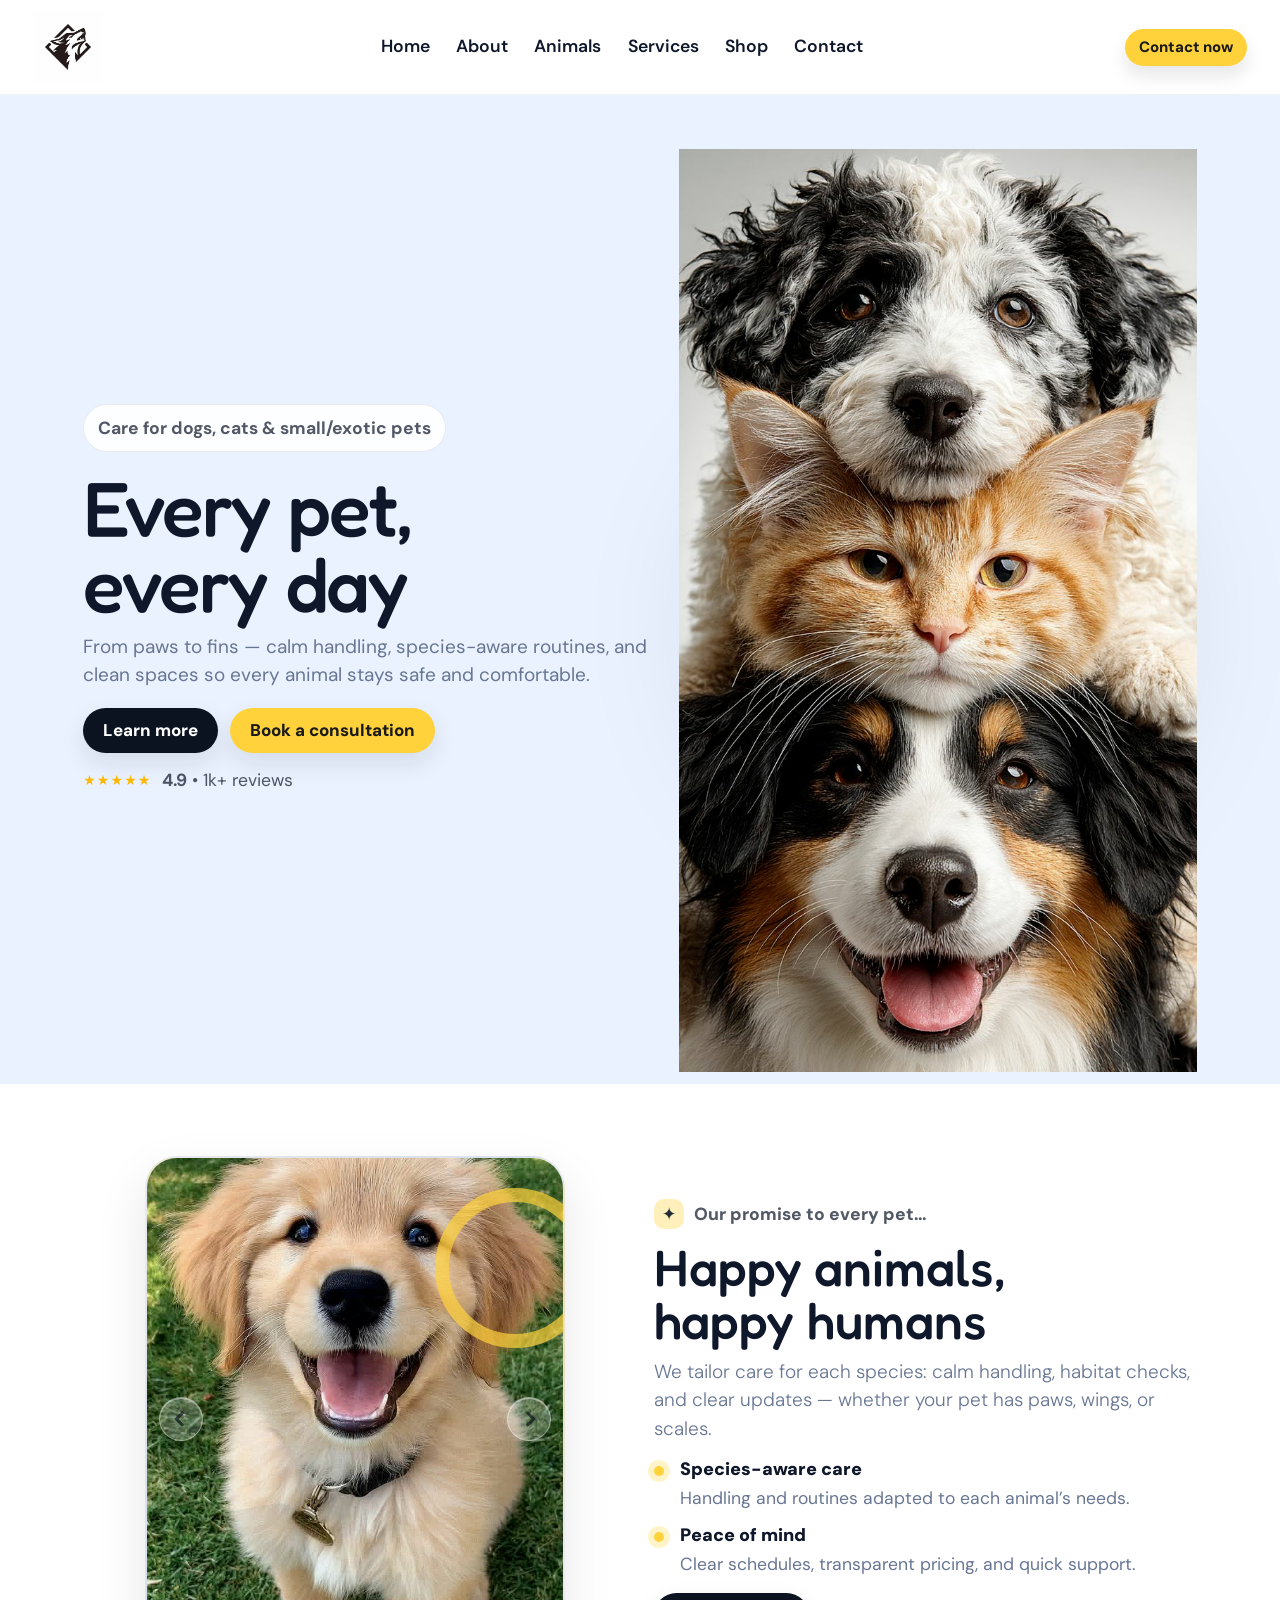
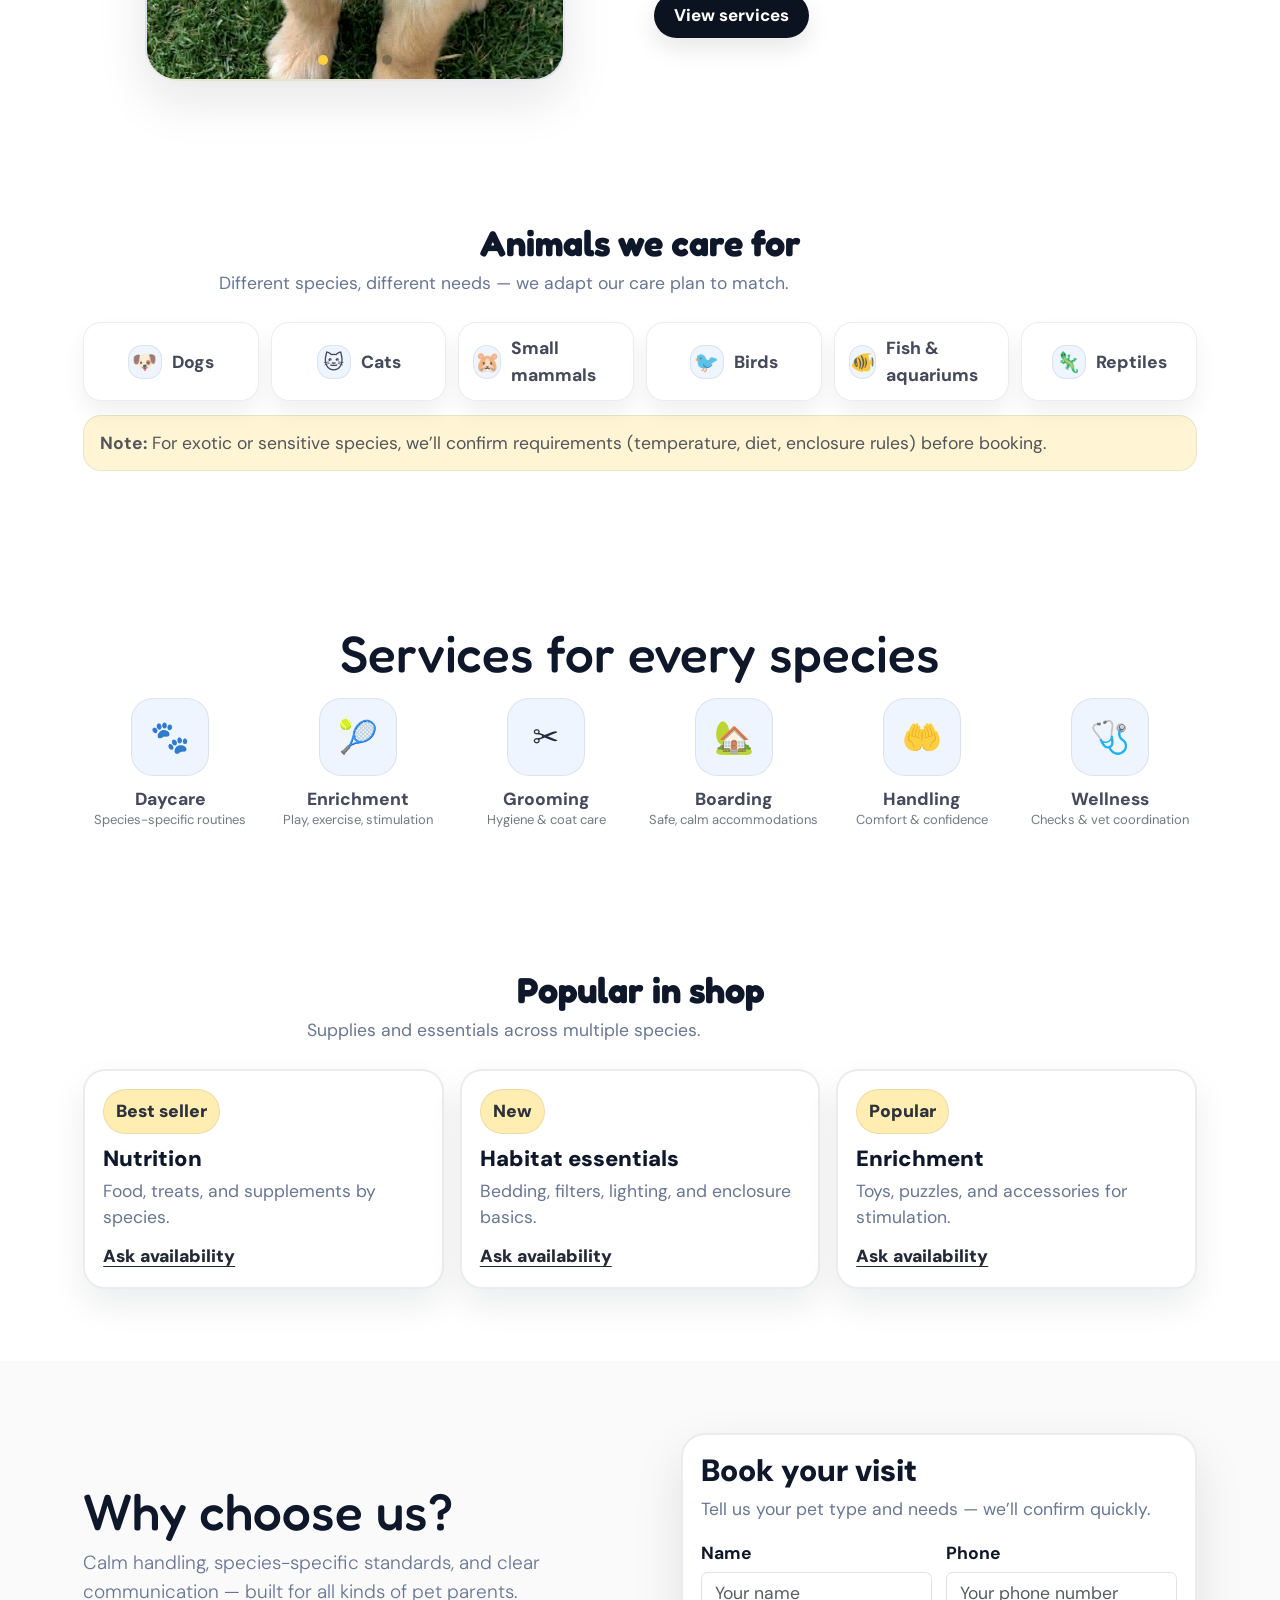
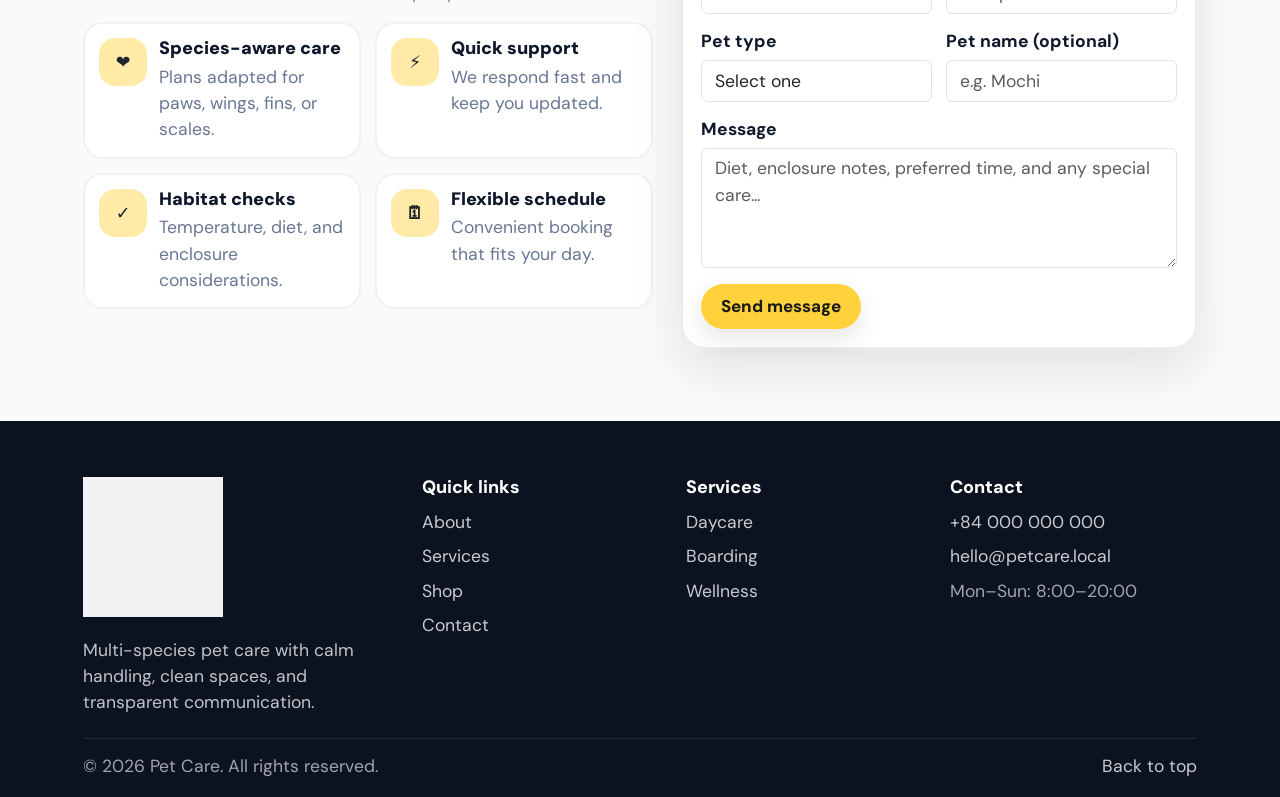
==== Petcare/index.html @ 1a5165b2 "Add PetCare project" ====
<!DOCTYPE html>
<html lang="en">
<head>
    <meta charset="UTF-8">
    <meta name="viewport" content="width=device-width, initial-scale=1.0">
    <title>Pet Care</title>
    <link href="https://cdn.jsdelivr.net/npm/bootstrap@5.3.3/dist/css/bootstrap.min.css" rel="stylesheet">
    <link rel="stylesheet" href="styles.css">
</head>
<body>

    <header id="header" class="wpo-site-header">
        <nav class="navigation navbar navbar-expand-lg">
            <div class="container">
                <a href="#home" class="navbar-brand site-logo" aria-label="Pet Care">
                    <img class="site-logo__img" src="img/logo.svg" alt="Pet Care logo">
                </a>

                <button class="navbar-toggler" type="button" data-bs-toggle="collapse" data-bs-target="#navbar" aria-controls="navbar" aria-expanded="false" aria-label="Toggle navigation">
                    <span class="navbar-toggler-icon"></span>
                </button>

                <div class="collapse navbar-collapse" id="navbar">
                    <ul class="navbar-nav mx-auto mb-2 mb-lg-0 gap-lg-2">
                        <li class="nav-item"><a class="nav-link" href="#home">Home</a></li>
                        <li class="nav-item"><a class="nav-link" href="#about">About</a></li>
                        <li class="nav-item"><a class="nav-link" href="#animals">Animals</a></li>
                        <li class="nav-item"><a class="nav-link" href="#services">Services</a></li>
                        <li class="nav-item"><a class="nav-link" href="#shop">Shop</a></li>
                        <li class="nav-item"><a class="nav-link" href="#contact">Contact</a></li>
                    </ul>

                    <div class="header-right">
                        <a href="#contact" class="btn btn--yellow btn--sm">Contact now</a>
                    </div>
                </div>
            </div>
        </nav>
    </header>

    <!--banner section-->
    <main>
        <section id="home" class="hero">
            <div class="container">
                <div class="hero__grid">
                    <div class="hero__copy">
                        <div class="hero__pill">Care for dogs, cats & small/exotic pets</div>
                        <h1 class="hero__title">Every pet,<br>every day</h1>
                        <p class="hero__subtitle">From paws to fins — calm handling, species-aware routines, and clean spaces so every animal stays safe and comfortable.</p>
                        <div class="hero__actions">
                            <a href="#about" class="btn btn--dark">Learn more</a>
                            <a href="#contact" class="btn btn--yellow">Book a consultation</a>
                        </div>
                        <div class="hero__trust">
                            <span class="hero__stars" aria-hidden="true">★★★★★</span>
                            <span><strong>4.9</strong> • 1k+ reviews</span>
                        </div>
                    </div>

                    <div class="hero__art" aria-hidden="true">
                        <div class="hero__blob"></div>
                        <img class="hero__img" src="img/slider-2.svg" alt="">
                    </div>
                </div>
            </div>
        </section>

        <section id="about" class="section">
            <div class="container">
                <div class="split">
                    <div class="split__media" aria-hidden="true">
                        <div class="photo-card">
                            <div id="aboutCarousel" class="carousel slide photo-card__carousel" data-bs-ride="carousel" data-bs-interval="3200" data-bs-wrap="true" data-bs-pause="false" data-bs-touch="true">
                                <div class="carousel-indicators">
                                    <button type="button" data-bs-target="#aboutCarousel" data-bs-slide-to="0" class="active" aria-current="true" aria-label="Slide 1"></button>
                                    <button type="button" data-bs-target="#aboutCarousel" data-bs-slide-to="1" aria-label="Slide 2"></button>
                                    <button type="button" data-bs-target="#aboutCarousel" data-bs-slide-to="2" aria-label="Slide 3"></button>
                                    <button type="button" data-bs-target="#aboutCarousel" data-bs-slide-to="3" aria-label="Slide 4"></button>
                                    <button type="button" data-bs-target="#aboutCarousel" data-bs-slide-to="4" aria-label="Slide 5"></button>
                                </div>
                                <div class="carousel-inner">
                                    <div class="carousel-item active">
                                        <img class="photo-card__img" src="img/dogimages.svg" alt="Cute pets illustration">
                                    </div>
                                    <div class="carousel-item">
                                        <img class="photo-card__img" src="img/pets-slide-2.svg" alt="Playful pets illustration">
                                    </div>
                                    <div class="carousel-item">
                                        <img class="photo-card__img" src="img/pets-slide-3.svg" alt="Cute pets illustration">
                                    </div>
                                    <div class="carousel-item">
                                        <img class="photo-card__img" src="img/pets-slide-4.svg" alt="Pets illustration">
                                    </div>
                                    <div class="carousel-item">
                                        <img class="photo-card__img" src="img/pets-slide-5.svg" alt="Happy pets illustration">
                                    </div>
                                </div>

                                <button class="carousel-control-prev" type="button" data-bs-target="#aboutCarousel" data-bs-slide="prev" aria-label="Previous">
                                    <span class="carousel-control-prev-icon" aria-hidden="true"></span>
                                    <span class="visually-hidden">Previous</span>
                                </button>
                                <button class="carousel-control-next" type="button" data-bs-target="#aboutCarousel" data-bs-slide="next" aria-label="Next">
                                    <span class="carousel-control-next-icon" aria-hidden="true"></span>
                                    <span class="visually-hidden">Next</span>
                                </button>
                            </div>
                            <div class="photo-card__ring"></div>
                            <div class="photo-card__spark"></div>
                        </div>
                    </div>
                    <div class="split__content">
                        <div class="eyebrow">
                            <span class="eyebrow__icon" aria-hidden="true">✦</span>
                            Our promise to every pet...
                        </div>
                        <h2 class="headline">Happy animals,<br>happy humans</h2>
                        <p class="lead">We tailor care for each species: calm handling, habitat checks, and clear updates — whether your pet has paws, wings, or scales.</p>
                        <div class="feature-list">
                            <div class="feature">
                                <div class="feature__dot" aria-hidden="true"></div>
                                <div>
                                    <h3>Species-aware care</h3>
                                    <p>Handling and routines adapted to each animal’s needs.</p>
                                </div>
                            </div>
                            <div class="feature">
                                <div class="feature__dot" aria-hidden="true"></div>
                                <div>
                                    <h3>Peace of mind</h3>
                                    <p>Clear schedules, transparent pricing, and quick support.</p>
                                </div>
                            </div>
                        </div>
                        <a href="#services" class="btn btn--dark">View services</a>
                    </div>
                </div>
            </div>
        </section>

        <section id="animals" class="section section--soft">
            <div class="container">
                <div class="section-header section-header--center">
                    <h2 class="headline">Animals we care for</h2>
                    <p>Different species, different needs — we adapt our care plan to match.</p>
                </div>

                <div class="pet-grid" role="list">
                    <div class="pet-chip" role="listitem"><span class="pet-chip__icon" aria-hidden="true">🐶</span><span>Dogs</span></div>
                    <div class="pet-chip" role="listitem"><span class="pet-chip__icon" aria-hidden="true">🐱</span><span>Cats</span></div>
                    <div class="pet-chip" role="listitem"><span class="pet-chip__icon" aria-hidden="true">🐹</span><span>Small mammals</span></div>
                    <div class="pet-chip" role="listitem"><span class="pet-chip__icon" aria-hidden="true">🐦</span><span>Birds</span></div>
                    <div class="pet-chip" role="listitem"><span class="pet-chip__icon" aria-hidden="true">🐠</span><span>Fish & aquariums</span></div>
                    <div class="pet-chip" role="listitem"><span class="pet-chip__icon" aria-hidden="true">🦎</span><span>Reptiles</span></div>
                </div>

                <div class="pet-note">
                    <strong>Note:</strong> For exotic or sensitive species, we’ll confirm requirements (temperature, diet, enclosure rules) before booking.
                </div>
            </div>
        </section>

        <section id="services" class="section section--soft">
            <div class="container">
                <div class="center-title">
                    <h2 class="headline">Services for every species</h2>
                </div>

                <div class="icon-row" role="list">
                    <div class="icon-item" role="listitem">
                        <div class="icon-item__circle" aria-hidden="true">
                            <span class="icon-emoji" aria-hidden="true">🐾</span>
                        </div>
                        <div class="icon-item__label">Daycare</div>
                        <div class="icon-item__desc">Species-specific routines</div>
                    </div>
                    <div class="icon-item" role="listitem">
                        <div class="icon-item__circle" aria-hidden="true">
                            <span class="icon-emoji" aria-hidden="true">🎾</span>
                        </div>
                        <div class="icon-item__label">Enrichment</div>
                        <div class="icon-item__desc">Play, exercise, stimulation</div>
                    </div>
                    <div class="icon-item" role="listitem">
                        <div class="icon-item__circle" aria-hidden="true">
                            <span class="icon-emoji" aria-hidden="true">✂️</span>
                        </div>
                        <div class="icon-item__label">Grooming</div>
                        <div class="icon-item__desc">Hygiene & coat care</div>
                    </div>
                    <div class="icon-item" role="listitem">
                        <div class="icon-item__circle" aria-hidden="true">
                            <span class="icon-emoji" aria-hidden="true">🏡</span>
                        </div>
                        <div class="icon-item__label">Boarding</div>
                        <div class="icon-item__desc">Safe, calm accommodations</div>
                    </div>
                    <div class="icon-item" role="listitem">
                        <div class="icon-item__circle" aria-hidden="true">
                            <span class="icon-emoji" aria-hidden="true">🤲</span>
                        </div>
                        <div class="icon-item__label">Handling</div>
                        <div class="icon-item__desc">Comfort & confidence</div>
                    </div>
                    <div class="icon-item" role="listitem">
                        <div class="icon-item__circle" aria-hidden="true">
                            <span class="icon-emoji" aria-hidden="true">🩺</span>
                        </div>
                        <div class="icon-item__label">Wellness</div>
                        <div class="icon-item__desc">Checks & vet coordination</div>
                    </div>
                </div>
            </div>
        </section>

        <section id="shop" class="section">
            <div class="container">
                <div class="section-header section-header--center">
                    <h2 class="headline">Popular in shop</h2>
                    <p>Supplies and essentials across multiple species.</p>
                </div>
                <div class="pc-cards">
                    <article class="pc-card">
                        <div class="pc-card__badge">Best seller</div>
                        <h3>Nutrition</h3>
                        <p>Food, treats, and supplements by species.</p>
                        <a class="pc-card__link" href="#contact">Ask availability</a>
                    </article>
                    <article class="pc-card">
                        <div class="pc-card__badge">New</div>
                        <h3>Habitat essentials</h3>
                        <p>Bedding, filters, lighting, and enclosure basics.</p>
                        <a class="pc-card__link" href="#contact">Ask availability</a>
                    </article>
                    <article class="pc-card">
                        <div class="pc-card__badge">Popular</div>
                        <h3>Enrichment</h3>
                        <p>Toys, puzzles, and accessories for stimulation.</p>
                        <a class="pc-card__link" href="#contact">Ask availability</a>
                    </article>
                </div>
            </div>
        </section>

        <section id="contact" class="section section--alt">
            <div class="container">
                <div class="split split--reverse">
                    <div class="split__content">
                        <h2 class="headline">Why choose us?</h2>
                        <p class="lead">Calm handling, species-specific standards, and clear communication — built for all kinds of pet parents.</p>
                        <div class="why-grid">
                            <div class="why">
                                <div class="why__icon" aria-hidden="true">❤</div>
                                <div>
                                    <h3>Species-aware care</h3>
                                    <p>Plans adapted for paws, wings, fins, or scales.</p>
                                </div>
                            </div>
                            <div class="why">
                                <div class="why__icon" aria-hidden="true">⚡</div>
                                <div>
                                    <h3>Quick support</h3>
                                    <p>We respond fast and keep you updated.</p>
                                </div>
                            </div>
                            <div class="why">
                                <div class="why__icon" aria-hidden="true">✓</div>
                                <div>
                                    <h3>Habitat checks</h3>
                                    <p>Temperature, diet, and enclosure considerations.</p>
                                </div>
                            </div>
                            <div class="why">
                                <div class="why__icon" aria-hidden="true">🗓</div>
                                <div>
                                    <h3>Flexible schedule</h3>
                                    <p>Convenient booking that fits your day.</p>
                                </div>
                            </div>
                        </div>
                    </div>

                    <div class="split__media">
                        <div class="contact-card">
                            <h3>Book your visit</h3>
                            <p class="mb-3">Tell us your pet type and needs — we’ll confirm quickly.</p>
                            <form class="contact-form" action="#" method="post">
                                <div class="form-grid">
                                    <label class="form-field">
                                        <span>Name</span>
                                        <input class="form-control" type="text" name="name" placeholder="Your name" autocomplete="name" required>
                                    </label>
                                    <label class="form-field">
                                        <span>Phone</span>
                                        <input class="form-control" type="tel" name="phone" placeholder="Your phone number" autocomplete="tel" required>
                                    </label>
                                    <label class="form-field">
                                        <span>Pet type</span>
                                        <select class="form-control" name="pet_type" required>
                                            <option value="" selected disabled>Select one</option>
                                            <option>Dog</option>
                                            <option>Cat</option>
                                            <option>Bird</option>
                                            <option>Fish</option>
                                            <option>Reptile</option>
                                            <option>Small mammal</option>
                                            <option>Other</option>
                                        </select>
                                    </label>
                                    <label class="form-field">
                                        <span>Pet name (optional)</span>
                                        <input class="form-control" type="text" name="pet_name" placeholder="e.g. Mochi">
                                    </label>
                                    <label class="form-field form-field--full">
                                        <span>Message</span>
                                        <textarea class="form-control" name="message" rows="4" placeholder="Diet, enclosure notes, preferred time, and any special care..." required></textarea>
                                    </label>
                                </div>
                                <button class="btn btn--yellow" type="submit">Send message</button>
                            </form>
                        </div>
                    </div>
                </div>
            </div>
        </section>
    </main>

    <footer class="site-footer" role="contentinfo">
        <div class="container">
            <div class="footer-grid">
                <div class="footer-brand">
                    <a class="footer-logo" href="#home" aria-label="Pet Care">
                        <img src="img/logo.svg" alt="Pet Care logo">
                    </a>
                    <p class="footer-text">Multi-species pet care with calm handling, clean spaces, and transparent communication.</p>
                </div>

                <div class="footer-col">
                    <h3 class="footer-title">Quick links</h3>
                    <ul class="footer-links">
                        <li><a href="#about">About</a></li>
                        <li><a href="#services">Services</a></li>
                        <li><a href="#shop">Shop</a></li>
                        <li><a href="#contact">Contact</a></li>
                    </ul>
                </div>

                <div class="footer-col">
                    <h3 class="footer-title">Services</h3>
                    <ul class="footer-links">
                        <li><a href="#services">Daycare</a></li>
                        <li><a href="#services">Boarding</a></li>
                        <li><a href="#services">Wellness</a></li>
                    </ul>
                </div>

                <div class="footer-col">
                    <h3 class="footer-title">Contact</h3>
                    <ul class="footer-links">
                        <li><a href="tel:+84000000000">+84 000 000 000</a></li>
                        <li><a href="mailto:hello@petcare.local">hello@petcare.local</a></li>
                        <li><span class="footer-muted">Mon–Sun: 8:00–20:00</span></li>
                    </ul>
                </div>
            </div>

            <div class="footer-bottom">
                <p class="mb-0">© 2026 Pet Care. All rights reserved.</p>
                <a class="footer-backtotop" href="#home">Back to top</a>
            </div>
        </div>
    </footer>

    <script src="https://cdn.jsdelivr.net/npm/bootstrap@5.3.3/dist/js/bootstrap.bundle.min.js"></script>

</body>
</html>
---- Petcare/styles.css ----
@import url('https://fonts.googleapis.com/css2?family=DM+Sans:wght@400;500;700&family=Fredoka:wght@400;600;700&display=swap');

:root {
    --bg: #ffffff;
    --text: #0f172a;
    --muted: #687693;
    --dark: #0b1220;
    --yellow: #ffd23c;
    --yellow-ink: #1a1a1a;
    --accent-2: #d9e6ff;
    --hero-bg: #eaf2ff;
    --card-bg: #ffffff;
    --border: rgba(15, 23, 42, 0.12);
    --shadow: 0 10px 30px rgba(15, 23, 42, 0.10);
    scroll-behavior: smooth;
}

html {
    /* Overall scale: make the whole UI feel less “small”, while staying responsive */
    font-size: clamp(16px, 0.2vw + 15px, 18px);
}

body {
    font-family: "DM Sans", system-ui, -apple-system, "Segoe UI", Roboto, Arial, sans-serif;
    color: var(--muted);
    background-color: var(--bg);
    font-size: 1rem;
    overflow-x: hidden;
}

.headline,
.hero__title {
    font-family: "Fredoka", "DM Sans", system-ui, sans-serif;
    color: var(--text);
}

a {
    text-decoration: none;
}

img {
    max-width: 100%;
    height: auto;
}

/* Improve Bootstrap defaults a bit */
.nav-link {
    font-weight: 600;
}

/* header */
.wpo-site-header {
    position: sticky;
    top: 0;
    z-index: 100;
    background: rgba(255, 255, 255, 0.92);
    backdrop-filter: blur(10px);
    border-bottom: 1px solid rgba(15, 23, 42, 0.06);
}

/* Keep header content from feeling too wide on large screens */
.wpo-site-header .container {
    max-width: 1240px;
}

/* Widen layout slightly on very large screens */
@media (min-width: 1400px) {
    .container {
        max-width: 1240px;
    }
}

.navigation {
    margin-bottom: 0;
    padding: 0;
    border: 0;
    border-radius: 0;
    background: transparent;
}

/* Reduce extra vertical whitespace from Bootstrap defaults */
.navbar-brand {
    padding-top: 0;
    padding-bottom: 0;
    margin-right: 16px;
}

.site-logo__img {
    width: auto;
    height: 70px;
    display: block;
}

@media (max-width: 575px) {
    .site-logo__img {
        height: 60px;
    }
}

.navbar {
    padding: 12px 0;
}

/* Keep logo / nav / CTA vertically aligned */
.navbar-collapse {
    align-items: center;
}

/* Space out header menu items */
.navbar-nav {
    gap: 14px;
    align-items: center;
}

.navbar-nav .nav-link {
    color: var(--text);
    padding: 9px 14px;
    border-radius: 999px;
    line-height: 1;
}

.navbar-nav .nav-link:hover,
.navbar-nav .nav-link:focus {
    color: var(--dark);
    background: rgba(11, 18, 32, 0.06);
}

.header-right {
    display: flex;
    align-items: center;
    justify-content: flex-end;
    gap: 12px;
}

.navbar-toggler {
    border-radius: 12px;
}
/* Buttons */
.btn {
    display: inline-flex;
    align-items: center;
    justify-content: center;
    gap: 10px;
    border-radius: 999px;
    padding: 12px 18px;
    font-weight: 800;
    font-size: 17px;
    border: 2px solid transparent;
    line-height: 1;
    transition: transform 0.18s ease, box-shadow 0.18s ease, background 0.18s ease;
    box-shadow: 0 10px 24px rgba(15, 23, 42, 0.10);
}

.btn--sm {
    padding: 9px 12px;
    font-size: 15px;
    box-shadow: 0 10px 18px rgba(15, 23, 42, 0.10);
}

.btn:hover,
.btn:focus {
    transform: translateY(-1px);
}

.btn--dark {
    background: #0b1220;
    color: #fff;
}

.btn--dark:hover,
.btn--dark:focus {
    background: #111a2d;
    color: #fff;
}

.btn--yellow {
    background: var(--yellow);
    color: var(--yellow-ink);
}

.btn--yellow:hover,
.btn--yellow:focus {
    background: #ffda55;
    color: var(--yellow-ink);
}

.header-right .btn {
    white-space: nowrap;
}

/* HERO (match reference layout) */
.hero {
    background: var(--hero-bg);
    padding: 42px 0 24px;
    overflow: hidden;
}

.hero__grid {
    display: grid;
    grid-template-columns: 1.05fr 0.95fr;
    gap: 24px;
    align-items: center;
    min-height: calc(100vh - 96px);
}

.hero__pill {
    display: inline-flex;
    align-items: center;
    gap: 10px;
    background: rgba(255, 255, 255, 0.9);
    border: 1px solid rgba(15, 23, 42, 0.08);
    padding: 10px 14px;
    border-radius: 999px;
    color: rgba(15, 23, 42, 0.72);
    font-weight: 700;
}

.hero__title {
    font-size: clamp(44px, 6vw, 88px);
    line-height: 0.98;
    letter-spacing: -0.02em;
    margin: 18px 0 12px;
}

.hero__subtitle {
    font-size: 19px;
    max-width: 60ch;
    margin: 0 0 18px;
}

.hero__actions {
    display: flex;
    gap: 12px;
    flex-wrap: wrap;
}

.hero__trust {
    margin-top: 14px;
    display: flex;
    align-items: center;
    gap: 10px;
    color: rgba(15, 23, 42, 0.72);
}

.hero__stars {
    color: #ffb800;
    letter-spacing: 0.08em;
    font-size: 14px;
}

.hero__art {
    position: relative;
    display: grid;
    place-items: center;
    min-height: 420px;
}

.hero__blob {
    position: absolute;
    width: min(560px, 90%);
    aspect-ratio: 1 / 1;
    border-radius: 999px;
    background: #dbe9ff;
    filter: drop-shadow(0 28px 60px rgba(15, 23, 42, 0.10));
}

.hero__img {
    position: relative;
    width: min(620px, 100%);
    transform: translateY(12px);
}

@media (max-width: 991px) {
    .hero__grid {
        grid-template-columns: 1fr;
        min-height: auto;
        text-align: center;
        padding-bottom: 18px;
    }

    .hero__actions,
    .hero__trust {
        justify-content: center;
    }
}
    
        
    



/* sections */
.section {
    padding: 72px 0;
}

.section--alt {
    background: rgba(15, 23, 42, 0.02);
}

.section--soft {
    background: #ffffff;
}

.section-header {
    margin-bottom: 26px;
}

.section-header h2 {
    font-size: 36px;
    font-weight: 800;
    margin: 0 0 8px;
}

.section-header p {
    margin: 0;
    max-width: 70ch;
}

/* Split layout (about / contact) */
.split {
    display: grid;
    grid-template-columns: 1fr 1fr;
    gap: 28px;
    align-items: center;
}

.split--reverse {
    grid-template-columns: 1.05fr 0.95fr;
}

@media (max-width: 991px) {
    .split,
    .split--reverse {
        grid-template-columns: 1fr;
    }
}

.eyebrow {
    display: inline-flex;
    align-items: center;
    gap: 10px;
    font-weight: 800;
    color: rgba(15, 23, 42, 0.72);
}

.eyebrow__icon {
    width: 30px;
    height: 30px;
    display: grid;
    place-items: center;
    border-radius: 10px;
    background: rgba(255, 210, 60, 0.35);
    color: rgba(15, 23, 42, 0.90);
}

.headline {
    font-size: clamp(34px, 4vw, 52px);
    line-height: 1.02;
    margin: 12px 0 12px;
}

.lead {
    font-size: 19px;
    margin: 0 0 16px;
    max-width: 70ch;
}

/* “Photo” placeholder to avoid copyright images */
.photo-card {
    position: relative;
    width: min(420px, 100%);
    margin: 0 auto;
    border-radius: 32px;
    aspect-ratio: 4 / 5;
    background:
        radial-gradient(circle at 30% 30%, rgba(255, 210, 60, 0.55), transparent 55%),
        radial-gradient(circle at 70% 70%, rgba(219, 233, 255, 0.85), transparent 60%),
        linear-gradient(135deg, #ffffff, #f6f9ff);
    border: 2px solid rgba(15, 23, 42, 0.08);
    box-shadow: 0 20px 50px rgba(15, 23, 42, 0.10);
    overflow: hidden;
}

.photo-card__img {
    width: 100%;
    height: 100%;
    object-fit: cover;
    transform: scale(1.02);
}

.photo-card__carousel {
    position: absolute;
    inset: 0;
}

.photo-card__carousel .carousel-inner,
.photo-card__carousel .carousel-item {
    height: 100%;
}

.photo-card__carousel .carousel-item {
    position: relative;
}

.photo-card__carousel .carousel-indicators {
    margin: 0;
    bottom: 14px;
}

.photo-card__carousel .carousel-indicators [data-bs-target] {
    width: 10px;
    height: 10px;
    border-radius: 999px;
    border: 0;
    background: rgba(11, 18, 32, 0.26);
    opacity: 1;
}

.photo-card__carousel .carousel-indicators .active {
    background: var(--yellow);
}

.photo-card__carousel .carousel-control-prev,
.photo-card__carousel .carousel-control-next {
    width: 44px;
    height: 44px;
    top: 50%;
    transform: translateY(-50%);
    opacity: 0.9;
}

.photo-card__carousel .carousel-control-prev {
    left: 12px;
}

.photo-card__carousel .carousel-control-next {
    right: 12px;
}

.photo-card__carousel .carousel-control-prev-icon,
.photo-card__carousel .carousel-control-next-icon {
    width: 44px;
    height: 44px;
    border-radius: 999px;
    background:
        radial-gradient(circle at 30% 30%, rgba(255, 255, 255, 0.85), rgba(255, 255, 255, 0.22) 55%, rgba(255, 255, 255, 0.08) 100%),
        rgba(255, 255, 255, 0.22);
    background-image: none !important;
    border: 1px solid rgba(255, 255, 255, 0.45);
    box-shadow:
        0 12px 22px rgba(15, 23, 42, 0.10),
        inset 0 1px 0 rgba(255, 255, 255, 0.55);
    backdrop-filter: blur(10px);
    -webkit-backdrop-filter: blur(10px);
    transition: opacity 0.18s ease, transform 0.18s ease, box-shadow 0.18s ease;
    position: relative;
}

.photo-card__carousel .carousel-control-prev-icon::after,
.photo-card__carousel .carousel-control-next-icon::after {
    content: "";
    position: absolute;
    left: 50%;
    top: 50%;
    width: 11px;
    height: 11px;
    border-bottom: 3px solid rgba(11, 18, 32, 0.70);
}

.photo-card__carousel .carousel-control-prev-icon::after {
    border-left: 3px solid rgba(11, 18, 32, 0.70);
    transform: translate(-40%, -50%) rotate(45deg);
}

.photo-card__carousel .carousel-control-next-icon::after {
    border-right: 3px solid rgba(11, 18, 32, 0.70);
    transform: translate(-60%, -50%) rotate(-45deg);
}

.photo-card__carousel .carousel-control-prev:hover .carousel-control-prev-icon,
.photo-card__carousel .carousel-control-next:hover .carousel-control-next-icon {
    opacity: 0.95;
    transform: translateY(-1px);
    box-shadow:
        0 14px 26px rgba(15, 23, 42, 0.12),
        inset 0 1px 0 rgba(255, 255, 255, 0.65);
}

@media (hover: hover) {
    .photo-card:hover .photo-card__carousel .carousel-control-prev,
    .photo-card:hover .photo-card__carousel .carousel-control-next {
        opacity: 1;
    }
}

.photo-card__ring {
    position: absolute;
    right: -32px;
    top: 30px;
    width: 160px;
    height: 160px;
    border-radius: 999px;
    border: 14px solid rgba(255, 210, 60, 0.70);
    z-index: 2;
    pointer-events: none;
}

.photo-card__spark {
    position: absolute;
    left: 18px;
    bottom: 18px;
    width: 150px;
    height: 150px;
    border-radius: 28px;
    background: rgba(11, 18, 32, 0.06);
    transform: rotate(-10deg);
    z-index: 2;
    pointer-events: none;
}

.feature-list {
    display: grid;
    gap: 14px;
    margin-bottom: 16px;
}

.feature {
    display: grid;
    grid-template-columns: 14px 1fr;
    gap: 12px;
    align-items: start;
}

.feature__dot {
    width: 10px;
    height: 10px;
    margin-top: 7px;
    border-radius: 999px;
    background: var(--yellow);
    box-shadow: 0 0 0 6px rgba(255, 210, 60, 0.28);
}

.feature h3 {
    margin: 0 0 4px;
    font-size: 18px;
    color: var(--text);
    font-weight: 900;
}

.feature p {
    margin: 0;
}

/* Services icon row */
.center-title {
    text-align: center;
    margin-bottom: 18px;
}

.icon-row {
    display: grid;
    grid-template-columns: repeat(6, minmax(0, 1fr));
    gap: 14px;
}

@media (max-width: 991px) {
    .icon-row {
        grid-template-columns: repeat(3, minmax(0, 1fr));
    }
}

@media (max-width: 575px) {
    .icon-row {
        grid-template-columns: repeat(2, minmax(0, 1fr));
    }
}

.icon-item {
    text-align: center;
}

.icon-item__circle {
    width: 78px;
    height: 78px;
    margin: 0 auto 10px;
    border-radius: 22px;
    display: grid;
    place-items: center;
    background: #eef5ff;
    color: rgba(11, 18, 32, 0.88);
    border: 1px solid rgba(15, 23, 42, 0.08);
}

.icon-emoji {
    font-size: 32px;
    line-height: 1;
    display: block;
}

.icon-item__label {
    font-weight: 800;
    color: rgba(15, 23, 42, 0.78);
}

.icon-item__desc {
    font-size: 13px;
    line-height: 1.25;
    color: rgba(15, 23, 42, 0.58);
}

/* Animals (species) section */
.pet-grid {
    display: grid;
    grid-template-columns: repeat(6, minmax(0, 1fr));
    gap: 12px;
    margin-top: 14px;
}

@media (max-width: 991px) {
    .pet-grid {
        grid-template-columns: repeat(3, minmax(0, 1fr));
    }
}

@media (max-width: 575px) {
    .pet-grid {
        grid-template-columns: repeat(2, minmax(0, 1fr));
    }
}

.pet-chip {
    display: inline-flex;
    align-items: center;
    justify-content: center;
    gap: 10px;
    padding: 12px 14px;
    border-radius: 18px;
    background: rgba(255, 255, 255, 0.90);
    border: 1px solid rgba(15, 23, 42, 0.08);
    box-shadow: 0 12px 22px rgba(15, 23, 42, 0.06);
    font-weight: 800;
    color: rgba(15, 23, 42, 0.78);
}

.pet-chip__icon {
    width: 34px;
    height: 34px;
    display: grid;
    place-items: center;
    border-radius: 14px;
    background: #eef5ff;
    border: 1px solid rgba(15, 23, 42, 0.08);
    font-size: 20px;
}

.pet-note {
    margin-top: 14px;
    padding: 14px 16px;
    border-radius: 18px;
    background: rgba(255, 210, 60, 0.22);
    border: 1px solid rgba(15, 23, 42, 0.08);
    color: rgba(15, 23, 42, 0.72);
}

/* Shop cards (avoid Bootstrap .card conflicts) */
.section-header--center {
    text-align: center;
}

.pc-cards {
    display: grid;
    grid-template-columns: repeat(3, minmax(0, 1fr));
    gap: 16px;
}

@media (max-width: 991px) {
    .pc-cards {
        grid-template-columns: 1fr;
    }
}

.pc-card {
    position: relative;
    background: var(--card-bg);
    border: 2px solid rgba(15, 23, 42, 0.08);
    border-radius: 22px;
    padding: 18px;
    box-shadow: 0 16px 34px rgba(15, 23, 42, 0.08);
}

.pc-card__badge {
    display: inline-flex;
    align-items: center;
    background: rgba(255, 210, 60, 0.40);
    color: rgba(15, 23, 42, 0.88);
    border: 1px solid rgba(15, 23, 42, 0.08);
    border-radius: 999px;
    padding: 8px 12px;
    font-weight: 900;
    margin-bottom: 12px;
}

.pc-card h3 {
    color: var(--text);
    font-size: 22px;
    margin: 0 0 6px;
    font-weight: 900;
}

.pc-card p {
    margin: 0 0 12px;
}

.pc-card__link {
    font-weight: 900;
    color: rgba(11, 18, 32, 0.9);
    text-decoration: underline;
    text-underline-offset: 4px;
}

/* Why us */
.why-grid {
    display: grid;
    grid-template-columns: repeat(2, minmax(0, 1fr));
    gap: 14px;
    margin-top: 14px;
}

@media (max-width: 575px) {
    .why-grid {
        grid-template-columns: 1fr;
    }
}

.why {
    display: grid;
    grid-template-columns: 48px 1fr;
    gap: 12px;
    align-items: start;
    background: #ffffff;
    border: 2px solid rgba(15, 23, 42, 0.06);
    border-radius: 20px;
    padding: 14px;
}

.why__icon {
    width: 48px;
    height: 48px;
    border-radius: 16px;
    display: grid;
    place-items: center;
    background: rgba(255, 210, 60, 0.45);
    font-weight: 900;
    color: rgba(11, 18, 32, 0.92);
}

.why h3 {
    margin: 0 0 4px;
    font-size: 18px;
    font-weight: 900;
    color: var(--text);
}

.why p {
    margin: 0;
}

.contact-card {
    background: rgba(255, 255, 255, 0.9);
    border: 2px solid rgba(15, 23, 42, 0.08);
    border-radius: 24px;
    padding: 18px;
    box-shadow: 0 20px 50px rgba(15, 23, 42, 0.10);
}

.contact-card h3 {
    margin: 0 0 6px;
    color: var(--text);
    font-weight: 1000;
}

/* contact */
.contact-form {
    background: transparent;
    border: 0;
    border-radius: 0;
    padding: 0;
    box-shadow: none;
}

.form-grid {
    display: grid;
    grid-template-columns: 1fr 1fr;
    gap: 14px;
    margin-bottom: 16px;
}

.form-field {
    display: grid;
    gap: 6px;
}

.form-field span {
    color: var(--text);
    font-weight: 700;
}

.form-field--full {
    grid-column: 1 / -1;
}

@media (max-width: 767px) {
    .form-grid {
        grid-template-columns: 1fr;
    }
}

/* footer */
.site-footer {
    padding: 56px 0 18px;
    background: #0b1220;
    color: rgba(255, 255, 255, 0.75);
}

.footer-grid {
    display: grid;
    grid-template-columns: 1.3fr 1fr 1fr 1fr;
    gap: 18px;
    padding-bottom: 22px;
    border-bottom: 1px solid rgba(255, 255, 255, 0.10);
}

@media (max-width: 991px) {
    .footer-grid {
        grid-template-columns: 1fr 1fr;
    }
}

@media (max-width: 575px) {
    .footer-grid {
        grid-template-columns: 1fr;
    }
}

.footer-logo {
    display: inline-flex;
    align-items: center;
    gap: 10px;
}

.footer-logo img {
    width: 140px;
    height: auto;
    filter: brightness(0) invert(1);
    opacity: 0.95;
}

.footer-text {
    margin: 12px 0 0;
    max-width: 44ch;
}

.footer-title {
    color: #ffffff;
    font-size: 18px;
    font-weight: 800;
    margin: 0 0 10px;
}

.footer-links {
    list-style: none;
    padding: 0;
    margin: 0;
    display: grid;
    gap: 8px;
}

.footer-links a {
    color: rgba(255, 255, 255, 0.78);
    text-decoration: none;
    transition: color 0.2s ease;
}

.footer-links a:hover,
.footer-links a:focus {
    color: #ffffff;
}

.footer-muted {
    color: rgba(255, 255, 255, 0.62);
}

.footer-bottom {
    display: flex;
    align-items: center;
    justify-content: space-between;
    gap: 12px;
    padding-top: 14px;
    color: rgba(255, 255, 255, 0.62);
}

@media (max-width: 575px) {
    .footer-bottom {
        flex-direction: column;
        align-items: flex-start;
    }
}

.footer-backtotop {
    color: rgba(255, 255, 255, 0.78);
}

.footer-backtotop:hover,
.footer-backtotop:focus {
    color: #ffffff;
}
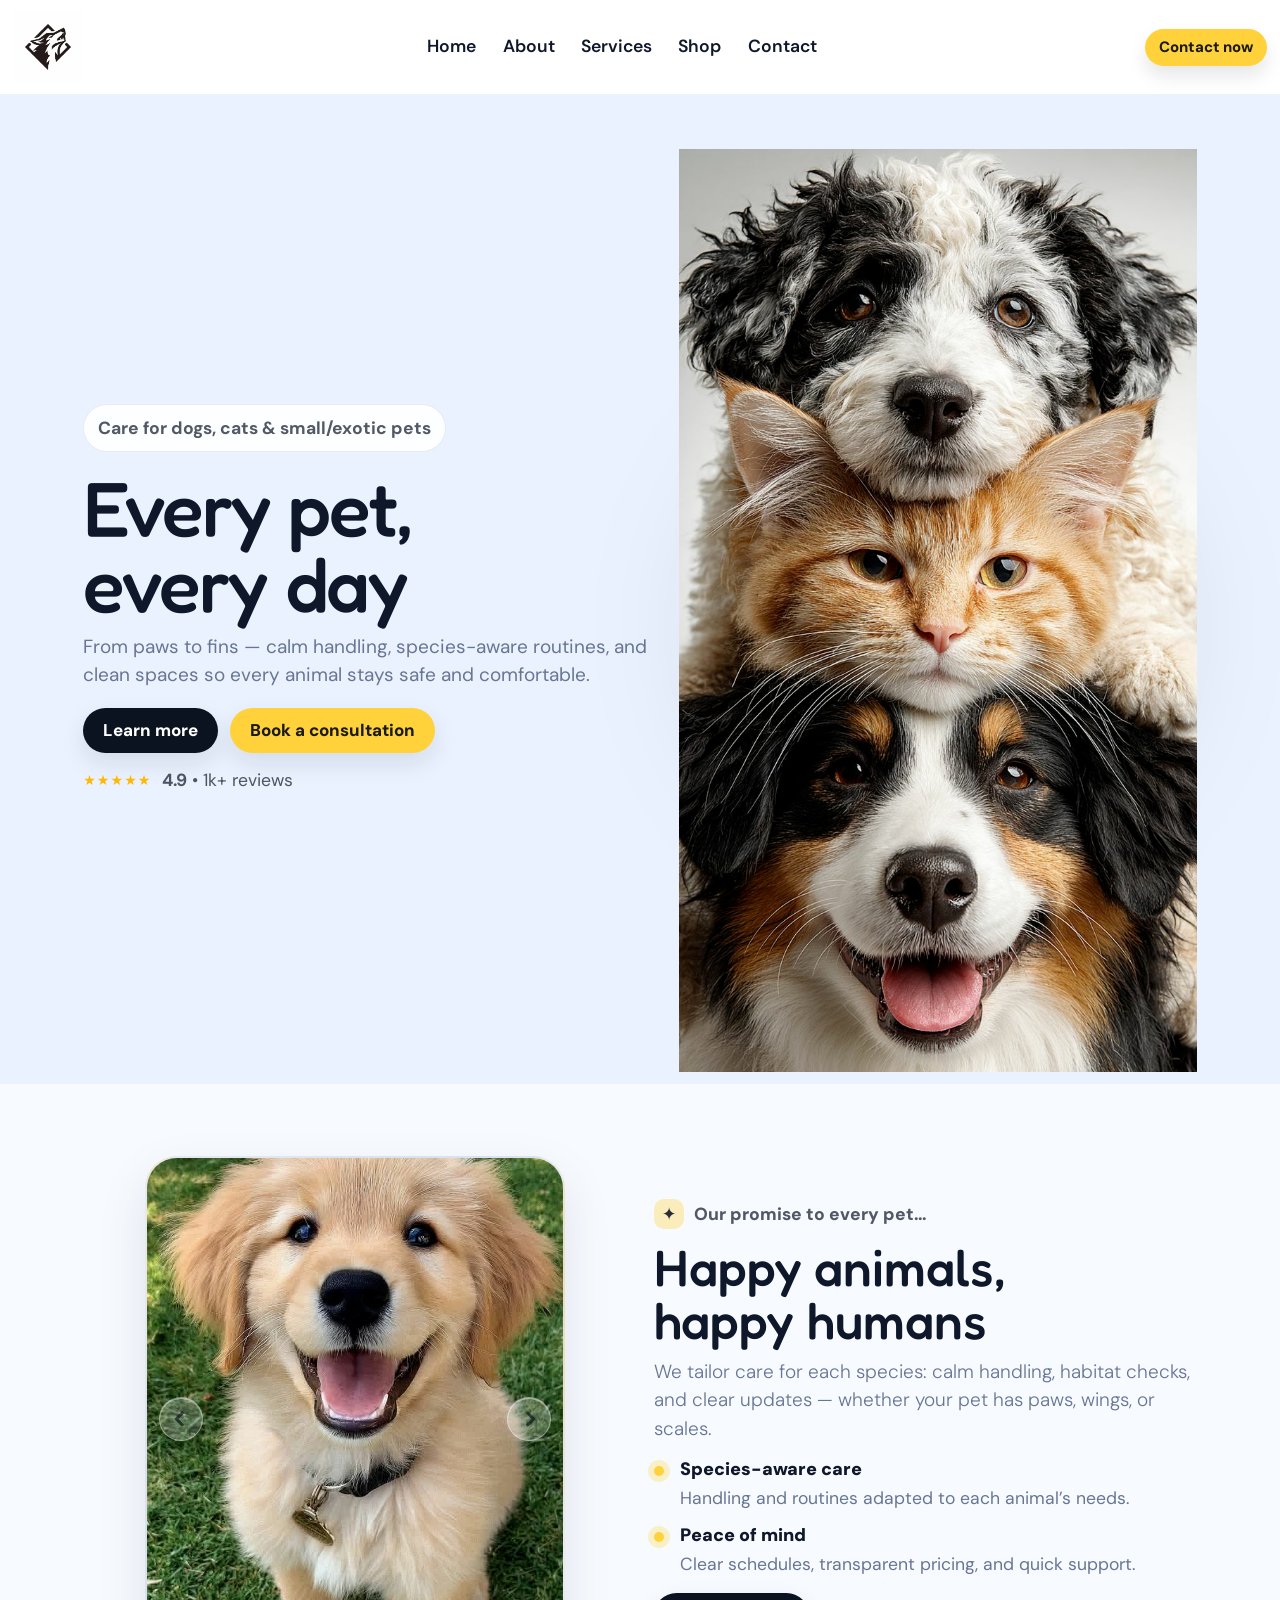
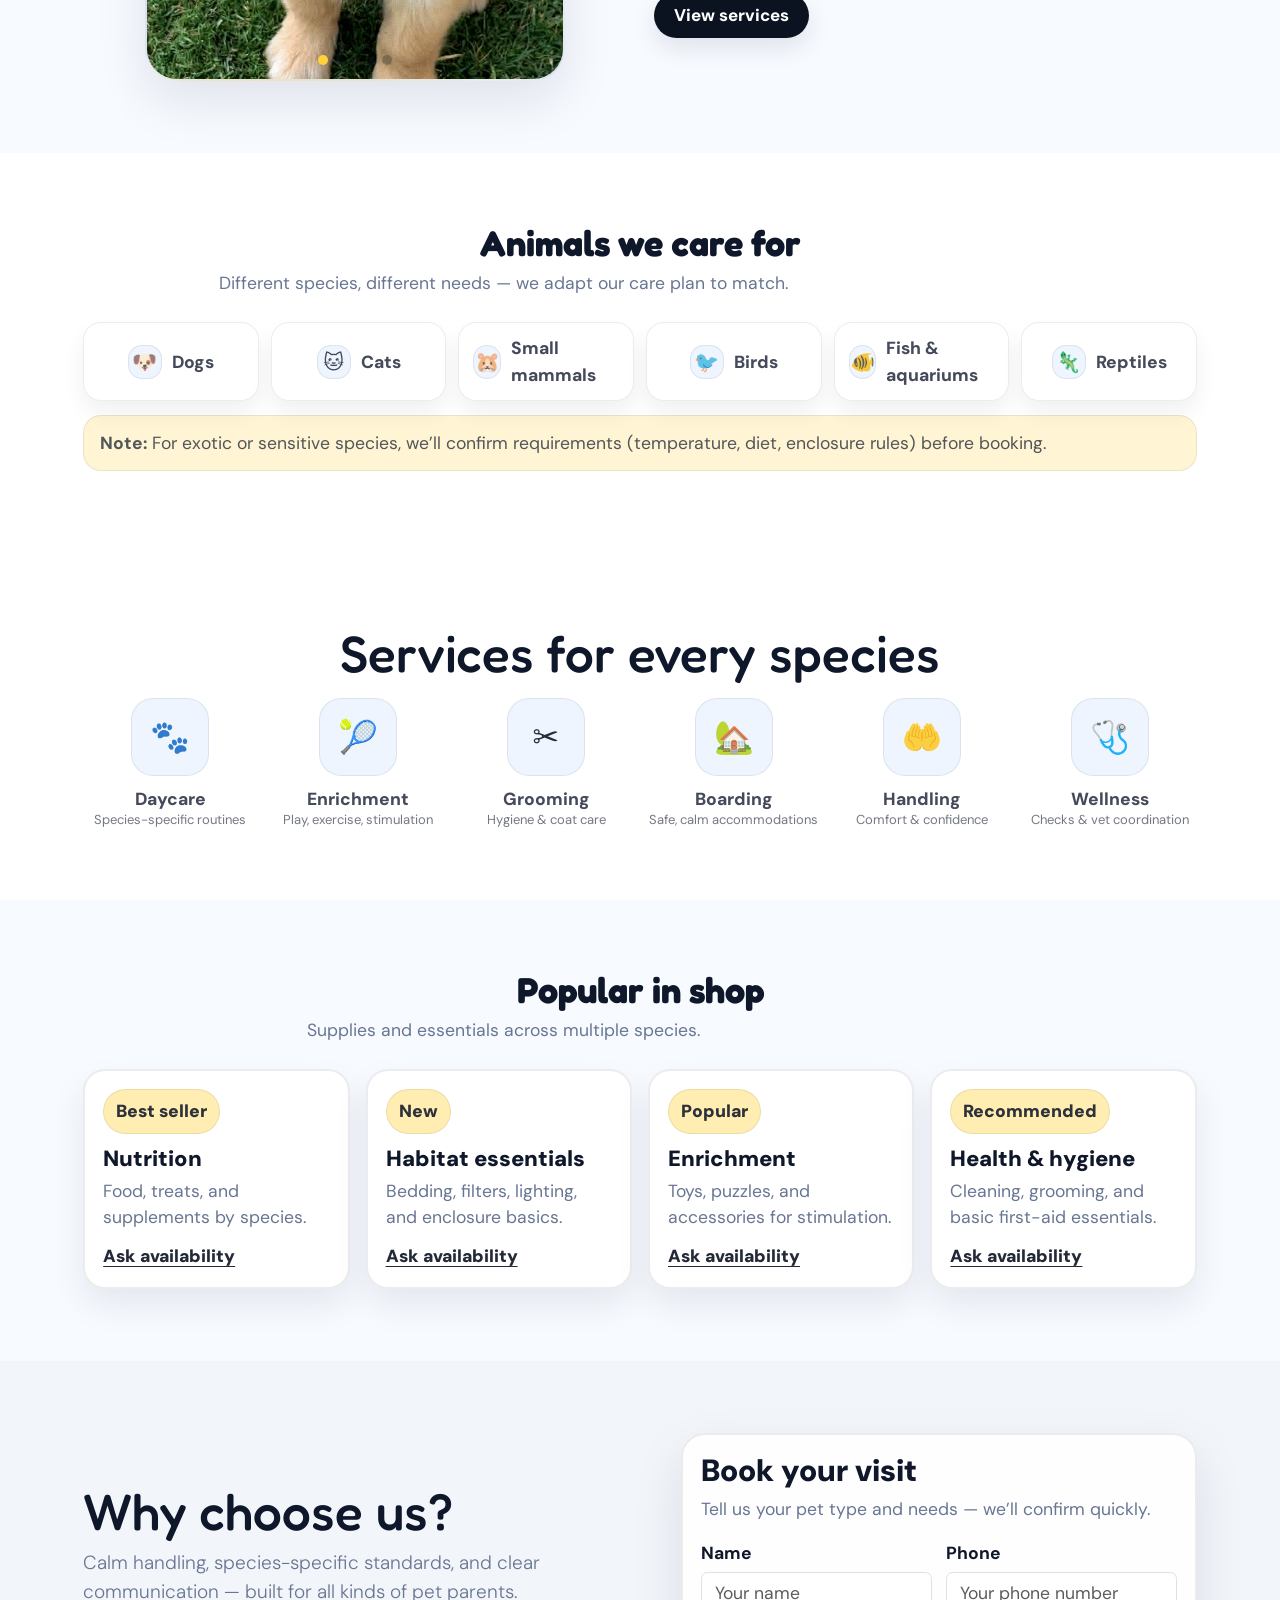
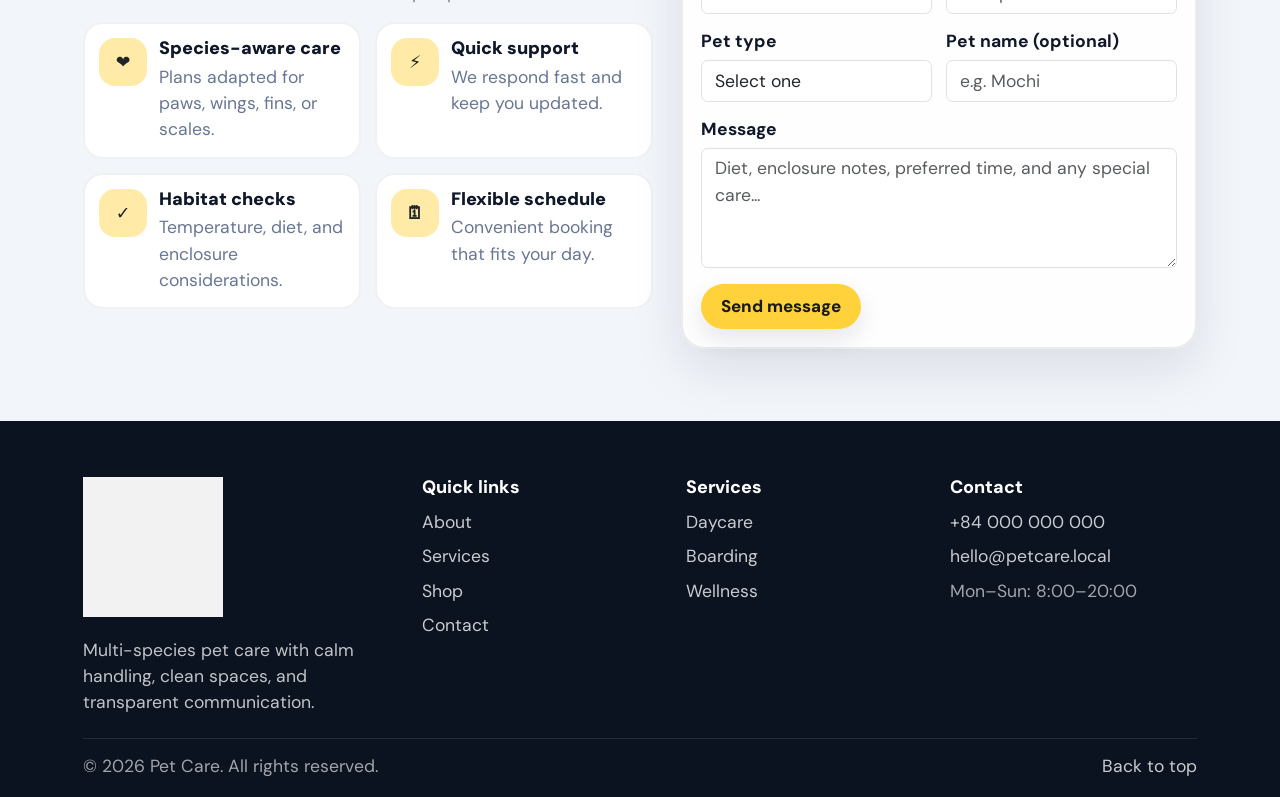
==== commit ca4fc157: "Move Petcare back to repo root" ====
--- a/Petcare/index.html
+++ b/Petcare/index.html
@@ -24,8 +24,7 @@
                     <ul class="navbar-nav mx-auto mb-2 mb-lg-0 gap-lg-2">
                         <li class="nav-item"><a class="nav-link" href="#home">Home</a></li>
                         <li class="nav-item"><a class="nav-link" href="#about">About</a></li>
-                        <li class="nav-item"><a class="nav-link" href="#animals">Animals</a></li>
-                        <li class="nav-item"><a class="nav-link" href="#services">Services</a></li>
+                        <li class="nav-item"><a class="nav-link" href="services.html">Services</a></li>
                         <li class="nav-item"><a class="nav-link" href="#shop">Shop</a></li>
                         <li class="nav-item"><a class="nav-link" href="#contact">Contact</a></li>
                     </ul>
@@ -83,13 +82,13 @@
                                         <img class="photo-card__img" src="img/dogimages.svg" alt="Cute pets illustration">
                                     </div>
                                     <div class="carousel-item">
-                                        <img class="photo-card__img" src="img/pets-slide-2.svg" alt="Playful pets illustration">
+                                        <img class="photo-card__img" src="img/smallmalls animals.svg" alt="Playful pets illustration">
                                     </div>
                                     <div class="carousel-item">
-                                        <img class="photo-card__img" src="img/pets-slide-3.svg" alt="Cute pets illustration">
+                                        <img class="photo-card__img" src="img/cats.svg" alt="Cute pets illustration">
                                     </div>
                                     <div class="carousel-item">
-                                        <img class="photo-card__img" src="img/pets-slide-4.svg" alt="Pets illustration">
+                                        <img class="photo-card__img" src="img/birds.svg" alt="Pets illustration">
                                     </div>
                                     <div class="carousel-item">
                                         <img class="photo-card__img" src="img/pets-slide-5.svg" alt="Happy pets illustration">
@@ -105,8 +104,6 @@
                                     <span class="visually-hidden">Next</span>
                                 </button>
                             </div>
-                            <div class="photo-card__ring"></div>
-                            <div class="photo-card__spark"></div>
                         </div>
                     </div>
                     <div class="split__content">
@@ -132,7 +129,7 @@
                                 </div>
                             </div>
                         </div>
-                        <a href="#services" class="btn btn--dark">View services</a>
+                        <a href="services.html" class="btn btn--dark">View services</a>
                     </div>
                 </div>
             </div>
@@ -238,6 +235,12 @@
                         <p>Toys, puzzles, and accessories for stimulation.</p>
                         <a class="pc-card__link" href="#contact">Ask availability</a>
                     </article>
+                    <article class="pc-card">
+                        <div class="pc-card__badge">Recommended</div>
+                        <h3>Health & hygiene</h3>
+                        <p>Cleaning, grooming, and basic first-aid essentials.</p>
+                        <a class="pc-card__link" href="#contact">Ask availability</a>
+                    </article>
                 </div>
             </div>
         </section>
@@ -339,7 +342,7 @@
                     <h3 class="footer-title">Quick links</h3>
                     <ul class="footer-links">
                         <li><a href="#about">About</a></li>
-                        <li><a href="#services">Services</a></li>
+                        <li><a href="services.html">Services</a></li>
                         <li><a href="#shop">Shop</a></li>
                         <li><a href="#contact">Contact</a></li>
                     </ul>
@@ -348,9 +351,9 @@
                 <div class="footer-col">
                     <h3 class="footer-title">Services</h3>
                     <ul class="footer-links">
-                        <li><a href="#services">Daycare</a></li>
-                        <li><a href="#services">Boarding</a></li>
-                        <li><a href="#services">Wellness</a></li>
+                        <li><a href="services.html#daycare">Daycare</a></li>
+                        <li><a href="services.html#boarding">Boarding</a></li>
+                        <li><a href="services.html#wellness">Wellness</a></li>
                     </ul>
                 </div>
 
--- a/Petcare/styles.css
+++ b/Petcare/styles.css
@@ -1,7 +1,7 @@
 @import url('https://fonts.googleapis.com/css2?family=DM+Sans:wght@400;500;700&family=Fredoka:wght@400;600;700&display=swap');
 
 :root {
-    --bg: #ffffff;
+    --bg: #f7faff;
     --text: #0f172a;
     --muted: #687693;
     --dark: #0b1220;
@@ -11,7 +11,7 @@
     --hero-bg: #eaf2ff;
     --card-bg: #ffffff;
     --border: rgba(15, 23, 42, 0.12);
-    --shadow: 0 10px 30px rgba(15, 23, 42, 0.10);
+    --shadow: 0 12px 34px rgba(15, 23, 42, 0.12);
     scroll-behavior: smooth;
 }
 
@@ -60,13 +60,23 @@
 
 /* Keep header content from feeling too wide on large screens */
 .wpo-site-header .container {
-    max-width: 1240px;
+    max-width: 1320px;
 }
 
 /* Widen layout slightly on very large screens */
 @media (min-width: 1400px) {
     .container {
-        max-width: 1240px;
+        max-width: 1320px;
+    }
+}
+
+/* Extra-wide monitors: use more width while keeping readability */
+@media (min-width: 1600px) {
+    .container {
+        max-width: 1440px;
+    }
+    .wpo-site-header .container {
+        max-width: 1440px;
     }
 }
 
@@ -268,6 +278,395 @@
     position: relative;
     width: min(620px, 100%);
     transform: translateY(12px);
+}
+
+/* Services page */
+.page-hero {
+    background: var(--hero-bg);
+    padding: 34px 0 18px;
+    border-bottom: 1px solid rgba(15, 23, 42, 0.06);
+}
+
+.page-hero__inner {
+    display: grid;
+    grid-template-columns: 1fr auto;
+    gap: 16px;
+    align-items: center;
+}
+
+@media (max-width: 991px) {
+    .page-hero__inner {
+        grid-template-columns: 1fr;
+        text-align: center;
+        justify-items: center;
+    }
+}
+
+.page-hero__pill {
+    display: inline-flex;
+    align-items: center;
+    gap: 10px;
+    background: rgba(255, 255, 255, 0.9);
+    border: 1px solid rgba(15, 23, 42, 0.08);
+    padding: 10px 14px;
+    border-radius: 999px;
+    color: rgba(15, 23, 42, 0.72);
+    font-weight: 700;
+}
+
+.page-hero__title {
+    font-family: "Fredoka", "DM Sans", system-ui, sans-serif;
+    color: var(--text);
+    font-size: clamp(36px, 4vw, 56px);
+    line-height: 1.02;
+    margin: 12px 0 8px;
+}
+
+.page-hero__subtitle {
+    margin: 0;
+    max-width: 70ch;
+    font-size: 18px;
+}
+
+.page-hero__actions {
+    display: flex;
+    gap: 12px;
+    flex-wrap: wrap;
+    justify-content: flex-end;
+}
+
+@media (max-width: 991px) {
+    .page-hero__actions {
+        justify-content: center;
+    }
+}
+
+.detail-grid {
+    display: grid;
+    grid-template-columns: 1fr;
+    gap: 16px;
+}
+
+.detail-card {
+    background: linear-gradient(180deg, #ffffff 0%, #fbfdff 100%);
+    border: 2px solid rgba(15, 23, 42, 0.14);
+    border-radius: 22px;
+    padding: 18px;
+    box-shadow: 0 18px 42px rgba(15, 23, 42, 0.12);
+    transition: transform 160ms ease, box-shadow 160ms ease, border-color 160ms ease;
+}
+
+.detail-card:hover {
+    transform: translateY(-2px);
+    border-color: rgba(15, 23, 42, 0.18);
+    box-shadow: 0 22px 52px rgba(15, 23, 42, 0.14);
+}
+
+.detail-card__top {
+    display: grid;
+    grid-template-columns: 56px 1fr;
+    gap: 12px;
+    align-items: start;
+    margin-bottom: 10px;
+}
+
+.detail-card__icon {
+    width: 56px;
+    height: 56px;
+    border-radius: 18px;
+    display: grid;
+    place-items: center;
+    background: #eef5ff;
+    border: 1px solid rgba(15, 23, 42, 0.08);
+    font-size: 28px;
+    line-height: 1;
+    color: rgba(11, 18, 32, 0.88);
+}
+
+.detail-card__title {
+    margin: 0;
+    font-weight: 900;
+    color: var(--text);
+}
+
+.detail-card__subtitle {
+    margin: 4px 0 0;
+    color: rgba(15, 23, 42, 0.62);
+}
+
+.detail-list {
+    margin: 0;
+    padding-left: 18px;
+    display: grid;
+    gap: 8px;
+    color: rgba(15, 23, 42, 0.72);
+}
+
+.detail-card__cta {
+    display: inline-flex;
+    margin-top: 14px;
+    font-weight: 900;
+    color: rgba(15, 23, 42, 0.88);
+    text-decoration: underline;
+    text-underline-offset: 4px;
+}
+
+.detail-products {
+    margin-top: 14px;
+    padding-top: 14px;
+    border-top: 1px dashed rgba(15, 23, 42, 0.14);
+}
+
+.detail-products__title {
+    margin: 0 0 10px;
+    font-weight: 900;
+    font-size: 16px;
+    color: rgba(15, 23, 42, 0.86);
+}
+
+.price-list {
+    list-style: none;
+    margin: 0;
+    padding: 0;
+    display: grid;
+    gap: 10px;
+}
+
+.price-list li {
+    display: flex;
+    align-items: baseline;
+    justify-content: space-between;
+    gap: 16px;
+    padding: 10px 12px;
+    border-radius: 14px;
+    background: rgba(238, 245, 255, 0.7);
+    border: 1px solid rgba(15, 23, 42, 0.08);
+}
+
+.price-list li span {
+    color: rgba(15, 23, 42, 0.74);
+    font-weight: 700;
+}
+
+.price-list li strong {
+    color: rgba(15, 23, 42, 0.88);
+    font-weight: 900;
+    white-space: nowrap;
+}
+
+.detail-products__note {
+    margin: 10px 0 0;
+    color: rgba(15, 23, 42, 0.58);
+    font-size: 14px;
+}
+
+.product-strip {
+    display: flex;
+    gap: 12px;
+    overflow-x: auto;
+    padding: 2px 2px 10px;
+    scroll-snap-type: x mandatory;
+    -webkit-overflow-scrolling: touch;
+}
+
+.product-strip::-webkit-scrollbar {
+    height: 10px;
+}
+
+.product-strip::-webkit-scrollbar-thumb {
+    background: rgba(15, 23, 42, 0.18);
+    border-radius: 999px;
+}
+
+.product-strip::-webkit-scrollbar-track {
+    background: rgba(15, 23, 42, 0.06);
+    border-radius: 999px;
+}
+
+.product-card {
+    flex: 0 0 auto;
+    width: min(360px, 86vw);
+    display: grid;
+    grid-template-columns: 52px 1fr;
+    gap: 12px;
+    align-items: start;
+    padding: 12px;
+    border-radius: 18px;
+    background: #ffffff;
+    border: 1px solid rgba(15, 23, 42, 0.14);
+    text-decoration: none;
+    scroll-snap-align: start;
+    transition: transform 160ms ease, box-shadow 160ms ease, border-color 160ms ease;
+}
+
+.product-card:hover {
+    transform: translateY(-2px);
+    border-color: rgba(15, 23, 42, 0.18);
+    box-shadow: 0 18px 34px rgba(15, 23, 42, 0.14);
+}
+
+.product-card:focus-visible {
+    outline: 3px solid rgba(255, 199, 0, 0.55);
+    outline-offset: 3px;
+}
+
+.product-media {
+    width: 52px;
+    height: 52px;
+    border-radius: 16px;
+    display: grid;
+    place-items: center;
+    background: rgba(255, 255, 255, 0.9);
+    border: 1px solid rgba(15, 23, 42, 0.08);
+    font-size: 26px;
+    line-height: 1;
+}
+
+.product-title {
+    margin: 0;
+    font-size: 15px;
+    font-weight: 900;
+    color: rgba(15, 23, 42, 0.9);
+}
+
+.product-desc {
+    margin: 6px 0 0;
+    font-size: 14px;
+    line-height: 1.45;
+    color: rgba(15, 23, 42, 0.66);
+}
+
+.product-meta {
+    margin-top: 10px;
+    display: flex;
+    align-items: baseline;
+    justify-content: space-between;
+    gap: 12px;
+}
+
+.product-price {
+    font-weight: 900;
+    color: rgba(15, 23, 42, 0.9);
+    white-space: nowrap;
+}
+
+.product-link {
+    font-weight: 800;
+    color: rgba(15, 23, 42, 0.76);
+    text-decoration: underline;
+    text-underline-offset: 3px;
+    white-space: nowrap;
+}
+
+/* Product detail page */
+.product-detail {
+    display: grid;
+    grid-template-columns: 140px 1fr;
+    gap: 18px;
+    align-items: start;
+    background: linear-gradient(180deg, #ffffff 0%, #fbfdff 100%);
+    border: 2px solid rgba(15, 23, 42, 0.14);
+    border-radius: 24px;
+    padding: 18px;
+    box-shadow: 0 20px 46px rgba(15, 23, 42, 0.12);
+}
+
+@media (max-width: 991px) {
+    .product-detail {
+        grid-template-columns: 1fr;
+    }
+}
+
+.product-detail__media {
+    width: 140px;
+    height: 140px;
+    border-radius: 28px;
+    display: grid;
+    place-items: center;
+    background: rgba(238, 245, 255, 0.75);
+    border: 1px solid rgba(15, 23, 42, 0.10);
+    font-size: 64px;
+    line-height: 1;
+}
+
+@media (max-width: 991px) {
+    .product-detail__media {
+        width: 120px;
+        height: 120px;
+        border-radius: 24px;
+        font-size: 54px;
+    }
+}
+
+.product-detail__price {
+    font-weight: 900;
+    font-size: 22px;
+    color: rgba(15, 23, 42, 0.9);
+}
+
+.product-detail__desc {
+    margin: 12px 0 0;
+    color: rgba(15, 23, 42, 0.68);
+    line-height: 1.6;
+}
+
+.product-detail__meta {
+    margin-top: 14px;
+    display: flex;
+    flex-wrap: wrap;
+    gap: 10px;
+}
+
+.product-detail__chip {
+    display: inline-flex;
+    align-items: center;
+    padding: 8px 12px;
+    border-radius: 999px;
+    background: rgba(15, 23, 42, 0.04);
+    border: 1px solid rgba(15, 23, 42, 0.10);
+    color: rgba(15, 23, 42, 0.70);
+    font-weight: 800;
+    font-size: 14px;
+}
+
+.product-detail__actions {
+    margin-top: 16px;
+    display: flex;
+    gap: 12px;
+    flex-wrap: wrap;
+}
+
+.product-picker {
+    display: flex;
+    flex-wrap: wrap;
+    gap: 10px;
+    margin-bottom: 16px;
+}
+
+.product-chip {
+    display: inline-flex;
+    align-items: center;
+    padding: 10px 14px;
+    border-radius: 999px;
+    background: rgba(255, 255, 255, 0.9);
+    border: 1px solid rgba(15, 23, 42, 0.10);
+    color: rgba(15, 23, 42, 0.78);
+    font-weight: 900;
+    text-decoration: none;
+}
+
+.product-chip:hover {
+    border-color: rgba(15, 23, 42, 0.18);
+    box-shadow: 0 10px 22px rgba(15, 23, 42, 0.10);
+}
+
+.product-panel {
+    display: none;
+    scroll-margin-top: 110px;
+}
+
+.product-panel:target {
+    display: grid;
 }
 
 @media (max-width: 991px) {
@@ -494,31 +893,6 @@
     }
 }
 
-.photo-card__ring {
-    position: absolute;
-    right: -32px;
-    top: 30px;
-    width: 160px;
-    height: 160px;
-    border-radius: 999px;
-    border: 14px solid rgba(255, 210, 60, 0.70);
-    z-index: 2;
-    pointer-events: none;
-}
-
-.photo-card__spark {
-    position: absolute;
-    left: 18px;
-    bottom: 18px;
-    width: 150px;
-    height: 150px;
-    border-radius: 28px;
-    background: rgba(11, 18, 32, 0.06);
-    transform: rotate(-10deg);
-    z-index: 2;
-    pointer-events: none;
-}
-
 .feature-list {
     display: grid;
     gap: 14px;
@@ -670,8 +1044,14 @@
 
 .pc-cards {
     display: grid;
-    grid-template-columns: repeat(3, minmax(0, 1fr));
+    grid-template-columns: repeat(4, minmax(0, 1fr));
     gap: 16px;
+}
+
+@media (max-width: 1199px) {
+    .pc-cards {
+        grid-template-columns: repeat(2, minmax(0, 1fr));
+    }
 }
 
 @media (max-width: 991px) {
